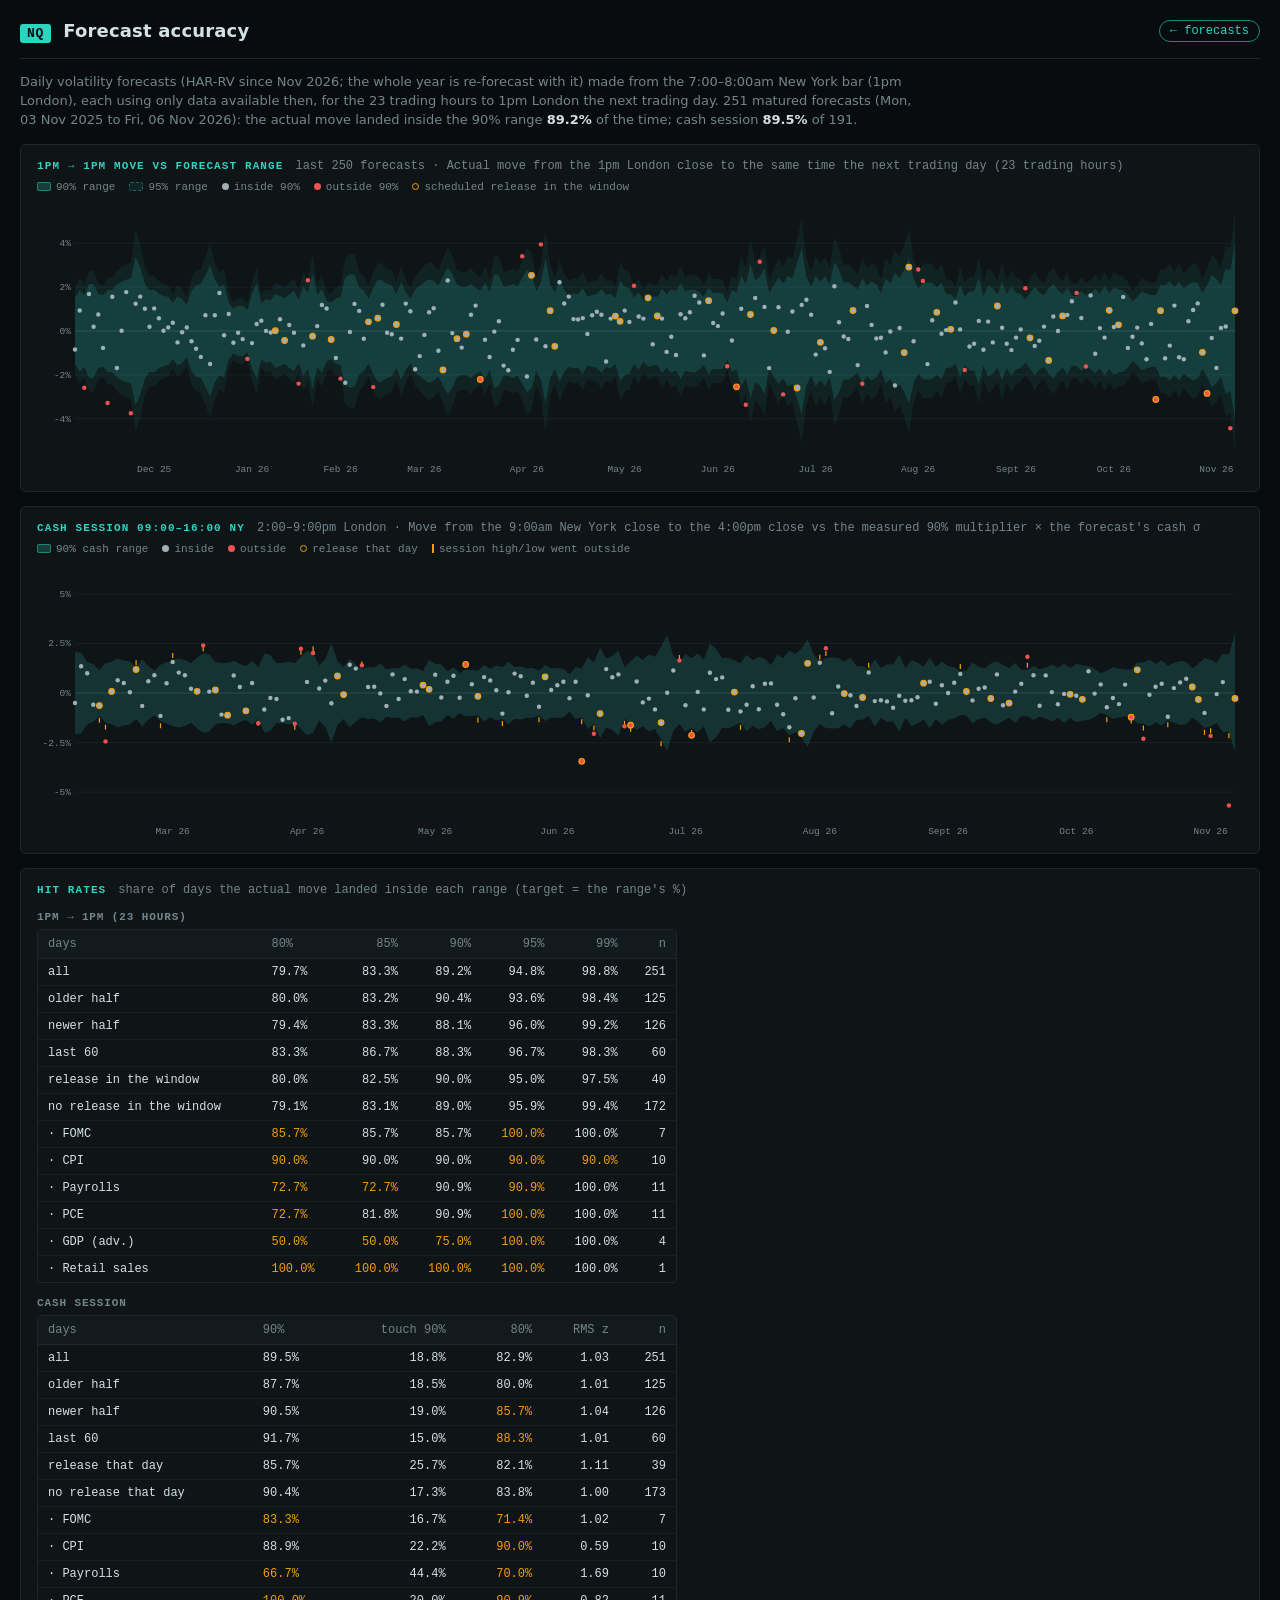
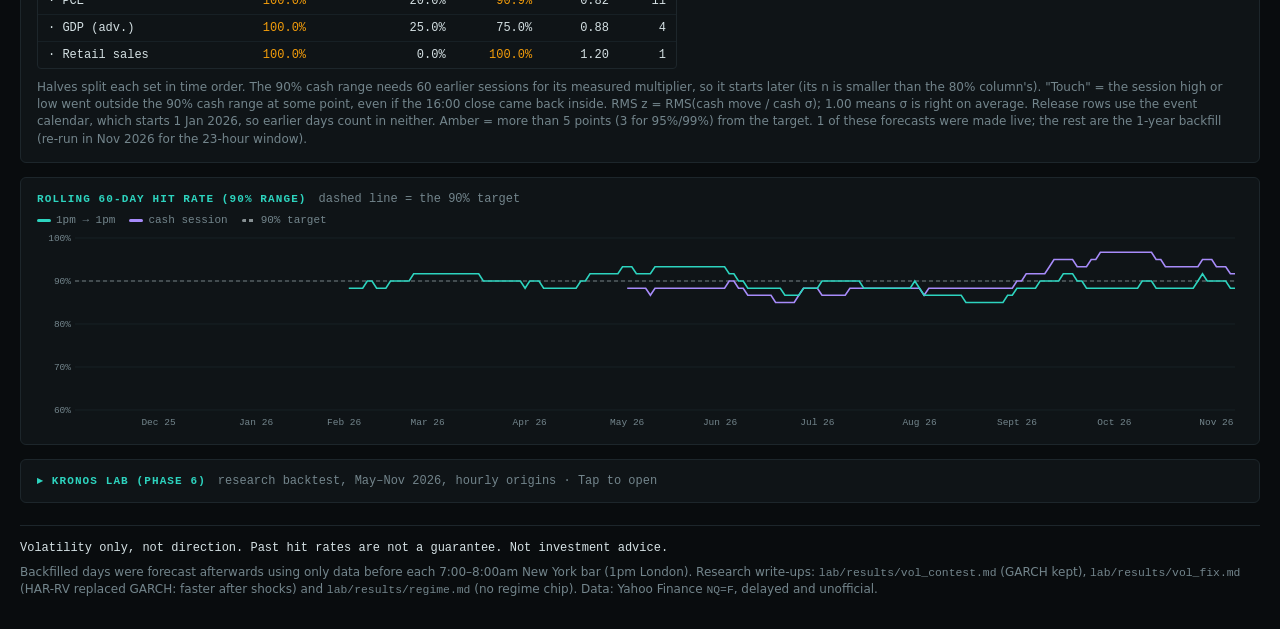
==== site/accuracy.html @ 19b26c11 "News: market wraps and movers roundups are a separate category, not listed - news_rules.yaml: new ma" ====
<!doctype html>
<html lang="en">
<head>
  <meta charset="utf-8">
  <meta name="viewport" content="width=device-width, initial-scale=1">
  <title>NQ forecast accuracy</title>
  <meta name="description" content="How often NQ's actual 1pm-to-1pm (London) and cash-session moves landed inside the daily volatility forecast ranges, plus the Kronos lab results.">
  <meta name="theme-color" content="#090c0e">
  <link rel="stylesheet" href="style.css?v=20261109g">
</head>
<body class="acc">
  <header class="top">
    <div class="brand">
      <span class="ticker">NQ</span>
      <h1>Forecast accuracy</h1>
    </div>
    <div class="top-right">
      <a class="nav-link" href="./">← forecasts</a>
    </div>
  </header>

  <p class="acc-intro" id="acc-intro">Daily volatility forecasts made from the 07:00–08:00 New York bar, each using only data available then. Loading…</p>

  <section class="band acc-card" aria-label="1pm to 1pm moves vs the forecast range">
    <div class="band-head">
      <h2>1pm → 1pm move vs forecast range</h2>
      <span class="band-sub">last 250 forecasts · Actual move from the 1pm London close to the same time the next trading day (23 trading hours)</span>
    </div>
    <div class="acc-legend"><span><i class="sw sw-band"></i>90% range</span><span><i class="sw sw-outer"></i>95% range</span><span><i class="dot"></i>inside 90%</span><span><i class="dot out"></i>outside 90%</span><span><i class="dot ev"></i>scheduled release in the window</span></div>
    <div class="acc-chart" id="chart-24h"></div>
  </section>

  <section class="band acc-card" aria-label="Cash-session moves vs the forecast range">
    <div class="band-head">
      <h2>Cash session 09:00–16:00 NY</h2>
      <span class="band-sub">2:00–9:00pm London · Move from the 9:00am New York close to the 4:00pm close vs the measured 90% multiplier × the forecast's cash σ</span>
    </div>
    <div class="acc-legend"><span><i class="sw sw-band"></i>90% cash range</span><span><i class="dot"></i>inside</span><span><i class="dot out"></i>outside</span><span><i class="dot ev"></i>release that day</span><span><i class="tick"></i>session high/low went outside</span></div>
    <div class="acc-chart" id="chart-cash"></div>
  </section>

  <section class="band acc-card" aria-label="Hit rates">
    <div class="band-head">
      <h2>Hit rates</h2>
      <span class="band-sub">share of days the actual move landed inside each range (target = the range's %)</span>
    </div>
    <h3 class="acc-h3">1pm → 1pm (23 hours)</h3>
    <div class="acc-table-wrap"><table class="band-table acc-table" id="table-24h"></table></div>
    <h3 class="acc-h3">Cash session</h3>
    <div class="acc-table-wrap"><table class="band-table acc-table" id="table-cash"></table></div>
    <p class="band-note" id="table-note"></p>
  </section>

  <section class="band acc-card" aria-label="Rolling hit rate">
    <div class="band-head">
      <h2>Rolling 60-day hit rate (90% range)</h2>
      <span class="band-sub">dashed line = the 90% target</span>
    </div>
    <div class="acc-legend"><span><i class="sw sw-sig"></i>1pm → 1pm</span><span><i class="sw sw-cash"></i>cash session</span><span><i class="sw sw-target"></i>90% target</span></div>
    <div class="acc-chart acc-chart-roll" id="chart-roll"></div>
  </section>

  <details class="band acc-card acc-lab">
    <summary><h2>Kronos lab (Phase 6)</h2> <span class="band-sub">research backtest, May–Nov 2026, hourly origins · Tap to open</span></summary>
    <p class="acc-p">The lab compared four +24h band sources on 825 hourly forecasts (every 3rd bar, May–Nov 2026; the multiplier for "Kronos widened" was fitted on the first two-thirds). Share of actual closes inside P10–P90, target ≈ 80%:</p>
    <div class="acc-table-wrap"><table class="band-table acc-table">
      <thead><tr><th>band source</th><th>all +24h</th><th>in-sample</th><th>out-of-sample</th><th>avg +24h width</th></tr></thead>
      <tbody>
        <tr><td>Kronos</td><td class="out">46%</td><td class="out">49%</td><td class="out">40%</td><td>675 pts</td></tr>
        <tr><td>Kronos widened (×2.16)</td><td>77%</td><td>80%</td><td>70%</td><td>1,458 pts</td></tr>
        <tr><td>GARCH</td><td class="in">84%</td><td class="in">84%</td><td class="in">84%</td><td>998 pts</td></tr>
        <tr><td>Naive (20-day realised vol)</td><td>83%</td><td>86%</td><td>76%</td><td>979 pts</td></tr>
      </tbody>
    </table></div>
    <div class="acc-table-wrap"><table class="band-table acc-table">
      <thead><tr><th>band source</th><th>+1h</th><th>+6h</th><th>+24h</th></tr></thead>
      <tbody>
        <tr><td>Kronos</td><td>51%</td><td>50%</td><td>46%</td></tr>
        <tr><td>Kronos widened</td><td>79%</td><td>81%</td><td>77%</td></tr>
        <tr><td>GARCH</td><td>80%</td><td>80%</td><td>84%</td></tr>
        <tr><td>Naive</td><td>84%</td><td>83%</td><td>83%</td></tr>
      </tbody>
    </table></div>
    <p class="acc-p">Verdict: raw Kronos's band was far too narrow; GARCH was closest to 80% out of sample. That's why the daily page used a calibrated GARCH (HAR-RV since Nov 2026) and keeps Kronos as an experimental toggle. Equity curves for the three test rules (MNQ, after costs; research only, not investment advice):</p>
    <figure><img src="lab/equity_1_vol_sized_trend.png" alt="Equity curves, strategy 1: vol-sized trend" loading="lazy"><figcaption>1 · Vol-sized trend (MA 20/100, always in the market)</figcaption></figure>
    <figure><img src="lab/equity_2_stops_targets.png" alt="Equity curves, strategy 2: distribution stops and targets" loading="lazy"><figcaption>2 · Distribution stops and targets</figcaption></figure>
    <figure><img src="lab/equity_3_band_break.png" alt="Equity curves, strategy 3: band break, fade vs follow" loading="lazy"><figcaption>3 · Band break: fade vs follow</figcaption></figure>
    <p class="acc-p" id="kronos-live"></p>
    <p class="acc-p">Caveats from the lab: one ~6-month period, 30 Kronos paths per forecast, estimated roll gaps before Sep 2026, delayed unofficial Yahoo data, and no correction for trying several rules.</p>
  </details>

  <footer>
    <p class="disclaimer">Volatility only, not direction. Past hit rates are not a guarantee. Not investment advice.</p>
    <p>Backfilled days were forecast afterwards using only data before each 7:00–8:00am New York bar (1pm London). Research write-ups: <code>lab/results/vol_contest.md</code> (GARCH kept), <code>lab/results/vol_fix.md</code> (HAR-RV replaced GARCH: faster after shocks) and <code>lab/results/regime.md</code> (no regime chip). Data: Yahoo Finance <code>NQ=F</code>, delayed and unofficial.</p>
  </footer>

  <script src="accuracy.js?v=20261109g"></script>
</body>
</html>
---- site/style.css ----
:root {
  --bg: #090c0e;
  --panel: #0f1417;
  --panel-2: #131a1e;
  --line: #1d262b;
  --grid: #172025;
  --text: #d5e1e4;
  --muted: #73858c;
  --teal: #2dd4bf;
  --teal-dim: #138a7c;
  --up: #22c55e;
  --down: #f05252;
  --gold: #f2c14e;
  --warn: #f59e0b;
  --mono: ui-monospace, "SF Mono", SFMono-Regular, Menlo, Consolas, "Liberation Mono", monospace;
  --sans: system-ui, -apple-system, "Segoe UI", Roboto, sans-serif;
  color-scheme: dark;
}

* { box-sizing: border-box; }
html, body { margin: 0; background: var(--bg); color: var(--text); }
body { font: 14px/1.45 var(--sans); padding: 0 20px 24px; max-width: 1400px; margin: 0 auto; }
a { color: var(--teal); text-decoration: none; }
a:hover { text-decoration: underline; }
code { font-family: var(--mono); font-size: 0.95em; }

/* header */
.top { display: flex; align-items: center; justify-content: space-between; gap: 12px; padding: 18px 0 14px; border-bottom: 1px solid var(--line); }
.brand { display: flex; align-items: baseline; gap: 12px; min-width: 0; }
.ticker { font: 700 13px var(--mono); color: var(--bg); background: var(--teal); padding: 2px 7px; border-radius: 3px; letter-spacing: 0.06em; }
h1 { margin: 0; font-size: 18px; font-weight: 600; letter-spacing: 0.01em; white-space: nowrap; overflow: hidden; text-overflow: ellipsis; }
.top-right { display: flex; align-items: center; gap: 14px; font-family: var(--mono); }
.last-close { font-size: 16px; font-variant-numeric: tabular-nums; }
.lbl { color: var(--muted); font-size: 11px; letter-spacing: 0.08em; }
/* band check */
.band { margin-top: 16px; background: var(--panel); border: 1px solid var(--line); border-radius: 6px; padding: 14px 16px; }
.band-head { display: flex; align-items: baseline; flex-wrap: wrap; gap: 4px 12px; }
.band h2 { font: 600 11px var(--mono); color: var(--teal); letter-spacing: 0.1em; text-transform: uppercase; margin: 0; }
.band-sub { font: 12px var(--mono); color: var(--muted); }
.band-stats { display: grid; grid-template-columns: repeat(3, minmax(0, 1fr)); gap: 12px; margin: 12px 0 6px; }
.band-stats .k { font: 11px var(--mono); color: var(--muted); text-transform: uppercase; letter-spacing: 0.06em; }
.band-stats .v { font: 600 22px/1.3 var(--mono); font-variant-numeric: tabular-nums; }
.band-stats .sub { font: 12px var(--mono); color: var(--muted); }
.band-stats .v.good { color: var(--teal); }
.band-stats .v.warn { color: var(--warn); }
.band-stats.cmp { grid-template-columns: repeat(2, minmax(0, 1fr)); }
.band-head2 { margin-top: 16px; padding-top: 12px; border-top: 1px solid var(--line); }
.collecting { font: 600 16px var(--mono); color: var(--warn); grid-column: 1 / -1; }
.band-hz { font: 12px var(--mono); color: var(--muted); margin: 4px 0 10px; }
.band-hz b { color: var(--text); font-weight: 500; }
.band-table-wrap { overflow-x: auto; border: 1px solid var(--line); border-radius: 4px; }
.band-table { width: 100%; border-collapse: collapse; font: 12px var(--mono); font-variant-numeric: tabular-nums; white-space: nowrap; }
.band-table th { text-align: right; color: var(--muted); font-weight: 400; padding: 7px 10px; border-bottom: 1px solid var(--line); background: var(--panel-2); }
.band-table td { text-align: right; padding: 6px 10px; border-bottom: 1px solid var(--grid); }
.band-table th:first-child, .band-table td:first-child, .band-table th:nth-child(2), .band-table td:nth-child(2) { text-align: left; }
.band-table tr:last-child td { border-bottom: 0; }
.band-table .in { color: var(--up); }
.band-table .out { color: var(--down); }
.bf { font-size: 10px; color: var(--muted); border: 1px solid var(--line); border-radius: 3px; padding: 0 4px; margin-left: 6px; }
.band-note { font-size: 12px; color: var(--muted); margin: 10px 0 0; }

.sw { display: inline-block; width: 14px; height: 3px; border-radius: 2px; }
.sw-band { height: 9px; background: rgba(45, 212, 191, 0.22); border: 1px solid rgba(45, 212, 191, 0.45); }
.sw-outer { height: 9px; background: rgba(45, 212, 191, 0.08); border: 1px dashed rgba(45, 212, 191, 0.4); }
.sw-sig { background: var(--teal); }

/* header link */
.nav-link { font: 12px var(--mono); color: var(--teal); border: 1px solid var(--teal-dim); border-radius: 999px; padding: 3px 10px; white-space: nowrap; }
.nav-link:hover { text-decoration: none; background: var(--panel-2); }

/* accuracy page */
.acc-intro { font-size: 13px; color: var(--muted); margin: 14px 0 0; max-width: 900px; }
.acc-intro b { color: var(--text); }
.acc-card { margin-top: 14px; min-width: 0; }
.acc-legend { display: flex; flex-wrap: wrap; gap: 4px 14px; font: 11px var(--mono); color: var(--muted); margin: 8px 0 4px; }
.acc-legend span { display: inline-flex; align-items: center; gap: 5px; }
.acc-legend .dot { display: inline-block; width: 7px; height: 7px; border-radius: 50%; background: #9fb0b6; }
.acc-legend .dot.out { background: var(--down); }
.acc-legend .dot.ev { background: transparent; border: 1.5px solid var(--warn); }
.acc-legend .tick { display: inline-block; width: 2px; height: 9px; background: var(--warn); }
.sw-cash { background: #a78bfa; }
.sw-target { background: repeating-linear-gradient(90deg, rgba(213,225,228,0.6) 0 4px, transparent 4px 7px); }
.acc-chart { width: 100%; min-width: 0; overflow: hidden; }
.acc-chart svg { display: block; max-width: 100%; height: auto; }
.acc-chart .empty { font: 12px var(--mono); color: var(--muted); }
.acc-h3 { font: 600 11px var(--mono); color: var(--muted); letter-spacing: 0.08em; text-transform: uppercase; margin: 14px 0 6px; }
.acc-table-wrap { border: 1px solid var(--line); border-radius: 4px; overflow-x: auto; max-width: 640px; margin-bottom: 8px; }
.acc-table td.warn { color: var(--warn); }
.acc-table td.in { color: var(--up); }
.acc-table td.out { color: var(--down); }
.acc-p { font-size: 12.5px; color: var(--muted); margin: 10px 0; max-width: 900px; }
.acc-lab summary { cursor: pointer; list-style: none; display: flex; align-items: baseline; flex-wrap: wrap; gap: 4px 12px; }
.acc-lab summary::-webkit-details-marker { display: none; }
.acc-lab summary h2::before { content: "▸ "; }
.acc-lab[open] summary h2::before { content: "▾ "; }
.acc-lab figure { margin: 12px 0; }
.acc-lab img { display: block; max-width: min(100%, 860px); height: auto; border: 1px solid var(--line); border-radius: 4px; background: #fff; }
.acc-lab figcaption { font: 11.5px var(--mono); color: var(--muted); margin-top: 4px; }

footer { margin-top: 22px; padding-top: 14px; border-top: 1px solid var(--line); color: var(--muted); font-size: 12px; }
footer p { margin: 0 0 6px; }
.disclaimer { color: var(--text); font-family: var(--mono); font-size: 12px; }

/* phone (accuracy page) */
@media (max-width: 700px) {
  body { padding: 0 12px 20px; }
  .top { flex-wrap: wrap; padding: 14px 0 10px; }
  .top-right { flex-wrap: wrap; width: 100%; justify-content: space-between; gap: 8px 12px; }
  h1 { font-size: 16px; }
  .band { padding: 12px; margin-top: 12px; }
  .band-stats { grid-template-columns: 1fr; gap: 8px; }
  .band-stats .v { font-size: 18px; }
  .acc-table { font-size: 11px; white-space: normal; }
  .acc-table th, .acc-table td { padding: 5px 6px; }
}

/* ===== main page (body.nq): the redesign, design/Main.dc.html ===== */
body.nq { background: #0A0E11; color: #E8EEF1; font: 14px/1.4 Inter, system-ui, -apple-system, "Segoe UI", sans-serif;
  max-width: none; padding: 28px clamp(16px, 4vw, 48px) 40px; margin: 0; }
.nq a { color: #5EE0C6; text-decoration: none; }
.nq a:hover { color: #9AF0DE; text-decoration: none; }
.nq-mono, .nq-big, .nq-pct, .nq-range, .nq-badge, .nq-price { font-family: "JetBrains Mono", ui-monospace, Menlo, monospace; }
.nq-wrap { max-width: 1120px; margin: 0 auto; display: flex; flex-direction: column; gap: 20px; }
.nq [hidden] { display: none !important; }

.nq-head { display: flex; flex-wrap: wrap; align-items: center; justify-content: space-between; gap: 12px; }
.nq-brand { display: flex; align-items: center; gap: 12px; min-width: 0; }
.nq-badge { background: #34D3B6; color: #06221C; font-weight: 600; font-size: 14px; padding: 4px 8px; border-radius: 6px; line-height: 1.2; }
.nq-title { display: flex; flex-direction: column; min-width: 0; }
.nq-when { font-size: 16px; font-weight: 600; }
.nq-price { color: #F2B84B; font-weight: 400; }
.nq-sub { font-size: 13px; color: #93A1A9; }
.nq-link { font-size: 14px; font-weight: 500; padding: 12px 4px; }
.nq-banner { margin: 0; padding: 10px 14px; border: 1px solid #7a4f0b; background: #1d1407; color: #f8c76b; font-size: 13px; border-radius: 10px; }

.nq-card { background: #11171B; border: 1px solid #1E272D; border-radius: 16px; }
.nq-top { padding: clamp(20px, 3vw, 32px); display: flex; flex-wrap: wrap; gap: 28px 36px; align-items: flex-start; }
.nq-fc { flex: 1 1 480px; display: flex; flex-direction: column; gap: 14px; min-width: 0; container-type: inline-size; }
/* the two forecast blocks share one row above the phone layout: they shrink, their date lines wrap */
.nq-blocks { display: flex; flex-wrap: nowrap; gap: 20px 32px; }
.nq-block { flex: 0 1 auto; display: flex; flex-direction: column; gap: 8px; min-width: 0; }
.nq-bl { font-size: 15px; color: #93A1A9; }
.nq-bl b { font-weight: 600; color: #E8EEF1; }
.nq-bl .nq-span { white-space: nowrap; }        /* a time range never breaks in the middle */
.nq-bigrow { display: flex; align-items: baseline; gap: 12px; flex-wrap: wrap; }
.nq-big { font-size: clamp(36px, 5vw, 48px); font-weight: 600; letter-spacing: -0.02em; line-height: 1; white-space: nowrap; }
/* scale the big numbers with the left column so both blocks fit ("±1,093 pts ±4.03%" + "±811 pts ±2.99%" ≈ 10.8 em + 214px) */
.nq-fc .nq-big { font-size: clamp(26px, calc((100cqi - 214px) / 10.8), 48px); }
/* when the column is too narrow for both blocks at full size, the date lines wrap to the numbers' width */
@container (max-width: 715px) { .nq-bl { contain: inline-size; } }
.nq-pct { font-size: 22px; font-weight: 500; color: #93A1A9; }
.nq-range { font-size: clamp(18px, 2.4vw, 22px); font-weight: 600; color: #C9D4D9; }
.nq-note { font-size: 13px; color: #93A1A9; }

.nq-side { flex: 1 1 220px; max-width: 284px; display: flex; flex-direction: column; gap: 2px; border-left: 1px solid #1E272D; padding-left: 20px; min-width: 0; }
.nq-h { display: block; font-size: 12px; font-weight: 600; color: #93A1A9; text-transform: uppercase; letter-spacing: 0.06em; padding-bottom: 4px; }
.nq-h2 { padding: 12px 0 4px; }
.nq-cal { display: grid; grid-template-columns: 84px 52px 1fr auto; gap: 8px; padding: 4px 0; font-size: 13px; align-items: center; }
.nq-cal .d { color: #93A1A9; white-space: nowrap; }
.nq-cal .t { font-family: "JetBrains Mono", monospace; font-size: 12px; color: #C9D4D9; }
.nq-cal .n { color: #E8EEF1; font-weight: 500; min-width: 0; }
.nq-cal.today .d { color: #F2B84B; font-weight: 600; }
.nq-cal.today .n { color: #F2B84B; }
.nq-tsy { display: grid; grid-template-columns: 34px minmax(60px, 1fr) auto auto; align-items: center; gap: 10px; padding: 3px 0; font-size: 13px; }
.nq-tsy .l { font-weight: 600; }
.nq-tsy svg { display: block; width: 100%; height: 20px; }
.nq-tsy .m { font-family: "JetBrains Mono", monospace; font-weight: 600; color: #5EE0C6; }
.nq-tsy .m.neg { color: #F07A84; }
.nq-tsy .y { font-size: 11px; color: #93A1A9; text-align: right; }
.nq-fed .y { font-family: "JetBrains Mono", monospace; min-width: 48px; }
.nq a.nq-h-link { color: #93A1A9; }
.nq-h-win { display: block; font-size: 11px; font-weight: 500; color: #93A1A9; text-transform: uppercase; letter-spacing: 0.06em; margin: -2px 0 4px; }
.nq-win-top { margin: 0; padding: 12px 0 2px; }      /* shared Treasuries + Fed window label */
.nq a.nq-h-link:hover { color: #C9D4D9; text-decoration: underline; }

.nq-news { display: flex; flex-direction: column; gap: 4px; min-width: 0; }
.nq-news-head { display: flex; align-items: center; justify-content: space-between; gap: 8px; padding: 0 0 4px; }
.nq-h-news { font-size: 13px; padding: 0; }
#news-rows { overflow-y: auto; overscroll-behavior: contain; -webkit-overflow-scrolling: touch; scrollbar-width: thin;
  scrollbar-color: #2A353C transparent; border-top: 1px solid #1E272D; border-bottom: 1px solid #1E272D; }
#news-rows::-webkit-scrollbar { width: 6px; }
#news-rows::-webkit-scrollbar-thumb { background: #2A353C; border-radius: 3px; }
.nq-item { display: grid; grid-template-columns: minmax(0, 1fr) auto; align-items: start; gap: 0 14px; padding: 9px 6px 9px 0; border-top: 1px solid #1E272D; }
.nq-item:first-child { border-top: 0; }
.nq-item-main { display: flex; flex-direction: column; gap: 7px; min-width: 0; }
.nq-item > svg { margin-top: 3px; }
.nq-item .meta { display: flex; justify-content: space-between; gap: 8px; font-size: 12px; }
.nq-item .src { color: #5EE0C6; font-weight: 600; }
.nq-item .tm { color: #93A1A9; font-family: "JetBrains Mono", monospace; }
.nq .nq-item a.hl { font-size: 14px; line-height: 1.35; color: #E8EEF1; overflow-wrap: anywhere; }
.nq .nq-item a.hl:hover { color: #9AF0DE; }

.nq-chart-card { padding: 20px clamp(12px, 2.5vw, 28px) 16px; display: flex; flex-direction: column; gap: 12px; min-width: 0; }
.nq-chart-head { display: flex; flex-wrap: wrap; align-items: center; justify-content: space-between; gap: 10px 20px; }
.nq-chart-title { font-size: 15px; font-weight: 600; }
.nq-controls { flex: 1 1 100%; display: flex; flex-wrap: wrap; align-items: center; gap: 8px 18px; font-size: 13px; color: #93A1A9; }
.nq-legend { display: flex; align-items: center; gap: 6px; }
.nq-lp { width: 14px; height: 2px; background: #F2B84B; }
.nq-check { display: flex; align-items: center; gap: 8px; cursor: pointer; padding: 10px 0; color: #C9D4D9; user-select: none; }
.nq-check input { width: 16px; height: 16px; margin: 0; accent-color: #34D3B6; cursor: pointer; }
.nq-check input.ac-purple { accent-color: #B79CFF; }
.nq-check.off { color: #5B6A72; cursor: not-allowed; }
.nq-check.off input { cursor: not-allowed; }
.nq-pis, .nq-pi-btns { display: flex; align-items: center; gap: 6px; flex-wrap: wrap; }
.nq-pis button { min-width: 52px; min-height: 44px; padding: 0 10px; border-radius: 10px; font: 600 14px "JetBrains Mono", monospace; cursor: pointer;
  background: #0E1418; color: #C9D4D9; border: 1px solid #2A353C; }
.nq-pis button[aria-pressed="true"] { background: #34D3B6; color: #06221C; border-color: #34D3B6; }
.nq-pis button:focus-visible, .nq-check input:focus-visible { outline: 2px solid #9AF0DE; outline-offset: 2px; }
.nq-chart svg { display: block; width: 100%; height: auto; }
.nq-chart text { font-variant-numeric: tabular-nums; }
.nq-axis-note { font-size: 12px; color: #93A1A9; }

.nq-foot { display: flex; flex-direction: column; gap: 14px; padding: 4px 4px 0; margin: 0; border: 0; color: inherit; font-size: inherit; }
.nq-foot-row { display: flex; flex-wrap: wrap; align-items: center; justify-content: space-between; gap: 6px 16px; font-size: 14px; }
.nq-foot-row b { font-weight: 600; }
.nq-foot-row .nq-mono { font-size: 13px; color: #C9D4D9; }
.nq-foot-row .nq-link { padding: 10px 0; }
.nq-details { border-top: 1px solid #1E272D; padding-top: 12px; font-size: 13px; color: #93A1A9; }
.nq-details summary { cursor: pointer; font-size: 14px; color: #C9D4D9; padding: 8px 0; }
.nq-details dl { margin: 8px 0 0; display: grid; grid-template-columns: minmax(120px, auto) 1fr; gap: 8px 20px; }
.nq-details dt { font: inherit; color: #93A1A9; }
.nq-details dd { margin: 0; font: inherit; color: #C9D4D9; overflow-wrap: anywhere; }
.nq-details dd.disc { color: #E8EEF1; font-weight: 600; }

@media (max-width: 700px) {
  body.nq { padding: 20px 16px 32px; }
  .nq-wrap { gap: 16px; }
  .nq-blocks { flex-direction: column; gap: 20px; }
  #b-cash-when { display: block; }               /* phones: the cash times get their own line */
  #b-cash .nq-comma { display: none; }
  .nq-fc .nq-big { font-size: 36px; }
  .nq-fc { flex: 1 1 100%; }
  .nq-side { flex: 1 1 100%; max-width: none; border-left: 0; padding-left: 0; border-top: 1px solid #1E272D; padding-top: 16px; }
  .nq-pis, .nq-pi-btns { gap: 5px; flex-wrap: nowrap; }
  .nq-pis button { min-width: 44px; padding: 0 6px; font-size: 13px; }
  .nq-controls { gap: 4px 16px; }
  .nq-details dl { grid-template-columns: 1fr; gap: 2px 0; }
  .nq-details dd { margin-bottom: 8px; }
}
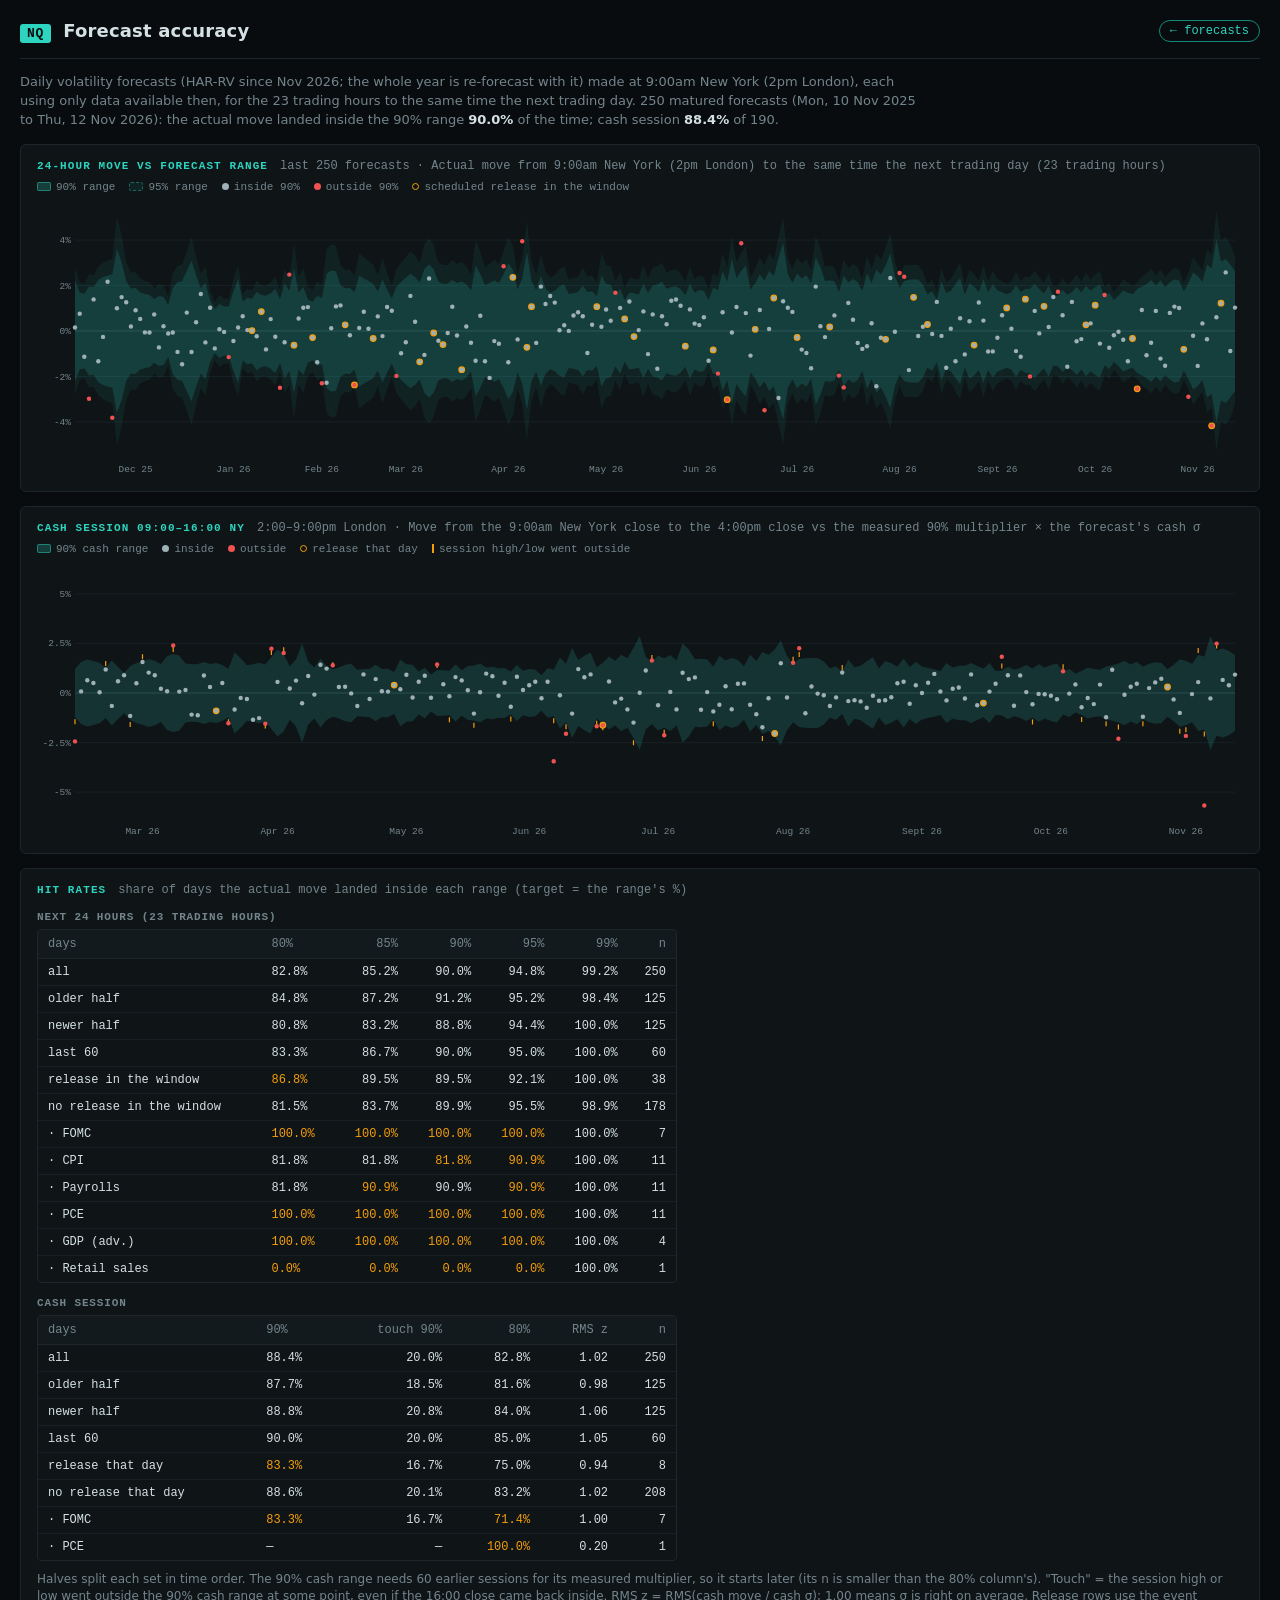
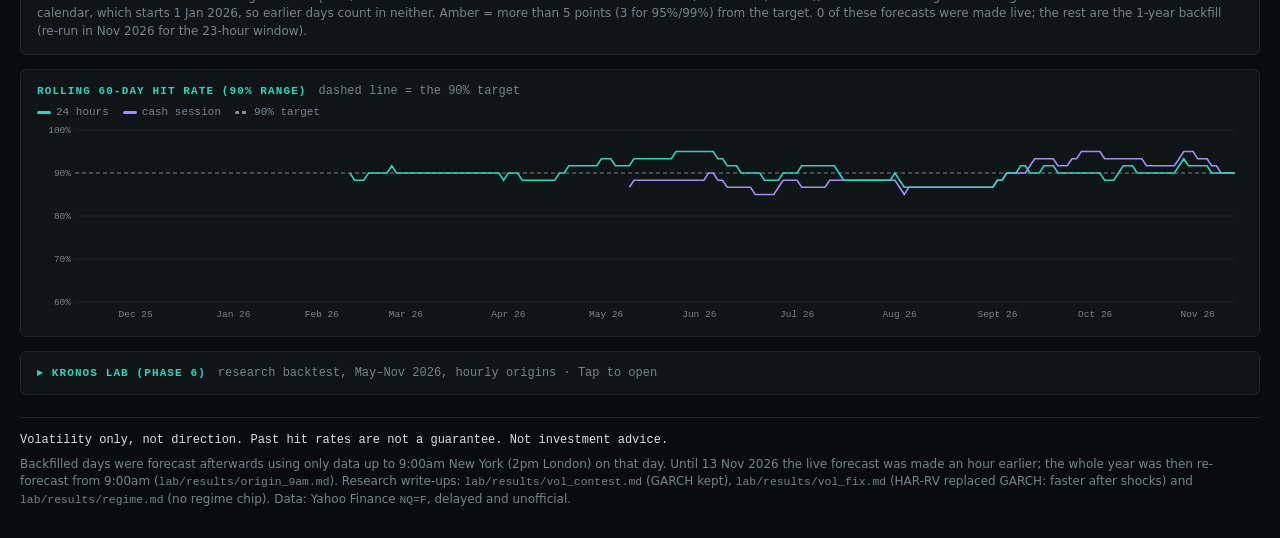
==== commit 9776835f: "Move the daily origin to 9:00am New York (Gate B passed) Backtest on the same 316 days (lab/origin_9" ====
--- a/site/accuracy.html
+++ b/site/accuracy.html
@@ -4,9 +4,9 @@
   <meta charset="utf-8">
   <meta name="viewport" content="width=device-width, initial-scale=1">
   <title>NQ forecast accuracy</title>
-  <meta name="description" content="How often NQ's actual 1pm-to-1pm (London) and cash-session moves landed inside the daily volatility forecast ranges, plus the Kronos lab results.">
+  <meta name="description" content="How often NQ's actual 24-hour (9am to 9am New York) and cash-session moves landed inside the daily volatility forecast ranges, plus the Kronos lab results.">
   <meta name="theme-color" content="#090c0e">
-  <link rel="stylesheet" href="style.css?v=20261109g">
+  <link rel="stylesheet" href="style.css?v=20261115a">
 </head>
 <body class="acc">
   <header class="top">
@@ -19,12 +19,12 @@
     </div>
   </header>
 
-  <p class="acc-intro" id="acc-intro">Daily volatility forecasts made from the 07:00–08:00 New York bar, each using only data available then. Loading…</p>
+  <p class="acc-intro" id="acc-intro">Daily volatility forecasts made at 9:00am New York, each using only data available then. Loading…</p>
 
-  <section class="band acc-card" aria-label="1pm to 1pm moves vs the forecast range">
+  <section class="band acc-card" aria-label="24-hour moves vs the forecast range">
     <div class="band-head">
-      <h2>1pm → 1pm move vs forecast range</h2>
-      <span class="band-sub">last 250 forecasts · Actual move from the 1pm London close to the same time the next trading day (23 trading hours)</span>
+      <h2>24-hour move vs forecast range</h2>
+      <span class="band-sub">last 250 forecasts · Actual move from 9:00am New York (2pm London) to the same time the next trading day (23 trading hours)</span>
     </div>
     <div class="acc-legend"><span><i class="sw sw-band"></i>90% range</span><span><i class="sw sw-outer"></i>95% range</span><span><i class="dot"></i>inside 90%</span><span><i class="dot out"></i>outside 90%</span><span><i class="dot ev"></i>scheduled release in the window</span></div>
     <div class="acc-chart" id="chart-24h"></div>
@@ -44,7 +44,7 @@
       <h2>Hit rates</h2>
       <span class="band-sub">share of days the actual move landed inside each range (target = the range's %)</span>
     </div>
-    <h3 class="acc-h3">1pm → 1pm (23 hours)</h3>
+    <h3 class="acc-h3">Next 24 hours (23 trading hours)</h3>
     <div class="acc-table-wrap"><table class="band-table acc-table" id="table-24h"></table></div>
     <h3 class="acc-h3">Cash session</h3>
     <div class="acc-table-wrap"><table class="band-table acc-table" id="table-cash"></table></div>
@@ -56,7 +56,7 @@
       <h2>Rolling 60-day hit rate (90% range)</h2>
       <span class="band-sub">dashed line = the 90% target</span>
     </div>
-    <div class="acc-legend"><span><i class="sw sw-sig"></i>1pm → 1pm</span><span><i class="sw sw-cash"></i>cash session</span><span><i class="sw sw-target"></i>90% target</span></div>
+    <div class="acc-legend"><span><i class="sw sw-sig"></i>24 hours</span><span><i class="sw sw-cash"></i>cash session</span><span><i class="sw sw-target"></i>90% target</span></div>
     <div class="acc-chart acc-chart-roll" id="chart-roll"></div>
   </section>
 
@@ -91,9 +91,9 @@
 
   <footer>
     <p class="disclaimer">Volatility only, not direction. Past hit rates are not a guarantee. Not investment advice.</p>
-    <p>Backfilled days were forecast afterwards using only data before each 7:00–8:00am New York bar (1pm London). Research write-ups: <code>lab/results/vol_contest.md</code> (GARCH kept), <code>lab/results/vol_fix.md</code> (HAR-RV replaced GARCH: faster after shocks) and <code>lab/results/regime.md</code> (no regime chip). Data: Yahoo Finance <code>NQ=F</code>, delayed and unofficial.</p>
+    <p>Backfilled days were forecast afterwards using only data up to 9:00am New York (2pm London) on that day. Until 13 Nov 2026 the live forecast was made an hour earlier; the whole year was then re-forecast from 9:00am (<code>lab/results/origin_9am.md</code>). Research write-ups: <code>lab/results/vol_contest.md</code> (GARCH kept), <code>lab/results/vol_fix.md</code> (HAR-RV replaced GARCH: faster after shocks) and <code>lab/results/regime.md</code> (no regime chip). Data: Yahoo Finance <code>NQ=F</code>, delayed and unofficial.</p>
   </footer>
 
-  <script src="accuracy.js?v=20261109g"></script>
+  <script src="accuracy.js?v=20261115a"></script>
 </body>
 </html>
--- a/site/style.css
+++ b/site/style.css
@@ -165,7 +165,8 @@
 .nq-tsy .l { font-weight: 600; }
 .nq-tsy svg { display: block; width: 100%; height: 20px; }
 .nq-tsy .m { font-family: "JetBrains Mono", monospace; font-weight: 600; color: #5EE0C6; }
-.nq-tsy .m.neg { color: #F07A84; }
+.nq-tsy .m.neg, .nq-tsy .m.up { color: #F07A84; }
+.nq-tsy .m.flat { color: #93A1A9; }
 .nq-tsy .y { font-size: 11px; color: #93A1A9; text-align: right; }
 .nq-fed .y { font-family: "JetBrains Mono", monospace; min-width: 48px; }
 .nq a.nq-h-link { color: #93A1A9; }
@@ -182,6 +183,15 @@
 #news-rows::-webkit-scrollbar-thumb { background: #2A353C; border-radius: 3px; }
 .nq-item { display: grid; grid-template-columns: minmax(0, 1fr) auto; align-items: start; gap: 0 14px; padding: 9px 6px 9px 0; border-top: 1px solid #1E272D; }
 .nq-item:first-child { border-top: 0; }
+.nq-item.brief { background: #161E23; border: 1px solid #222C33; border-radius: 10px; padding: 10px 12px; margin: 6px 0 6px; grid-template-columns: minmax(0, 1fr); }
+.nq-item.brief + .nq-item { border-top: 0; }
+.nq-tag { display: inline-block; font: 600 10px/1 Inter, system-ui, sans-serif; letter-spacing: 0.08em; text-transform: uppercase; color: #93A1A9;
+  border: 1px solid #4A5860; border-radius: 999px; padding: 3px 7px 2px; margin-right: 8px; vertical-align: 1px; }
+.nq-since { display: grid; grid-template-columns: repeat(3, minmax(0, 1fr)); gap: 8px; padding: 2px 0 2px; }
+.nq-since .c { display: flex; flex-direction: column; gap: 2px; min-width: 0; }
+.nq-since .k { font-size: 11px; color: #93A1A9; }
+.nq-since .v { font: 600 14px "JetBrains Mono", monospace; }
+.nq-since .v.down { color: #5EE0C6; } .nq-since .v.up { color: #F07A84; } .nq-since .v.flat, .nq-since .v.na { color: #93A1A9; }
 .nq-item-main { display: flex; flex-direction: column; gap: 7px; min-width: 0; }
 .nq-item > svg { margin-top: 3px; }
 .nq-item .meta { display: flex; justify-content: space-between; gap: 8px; font-size: 12px; }
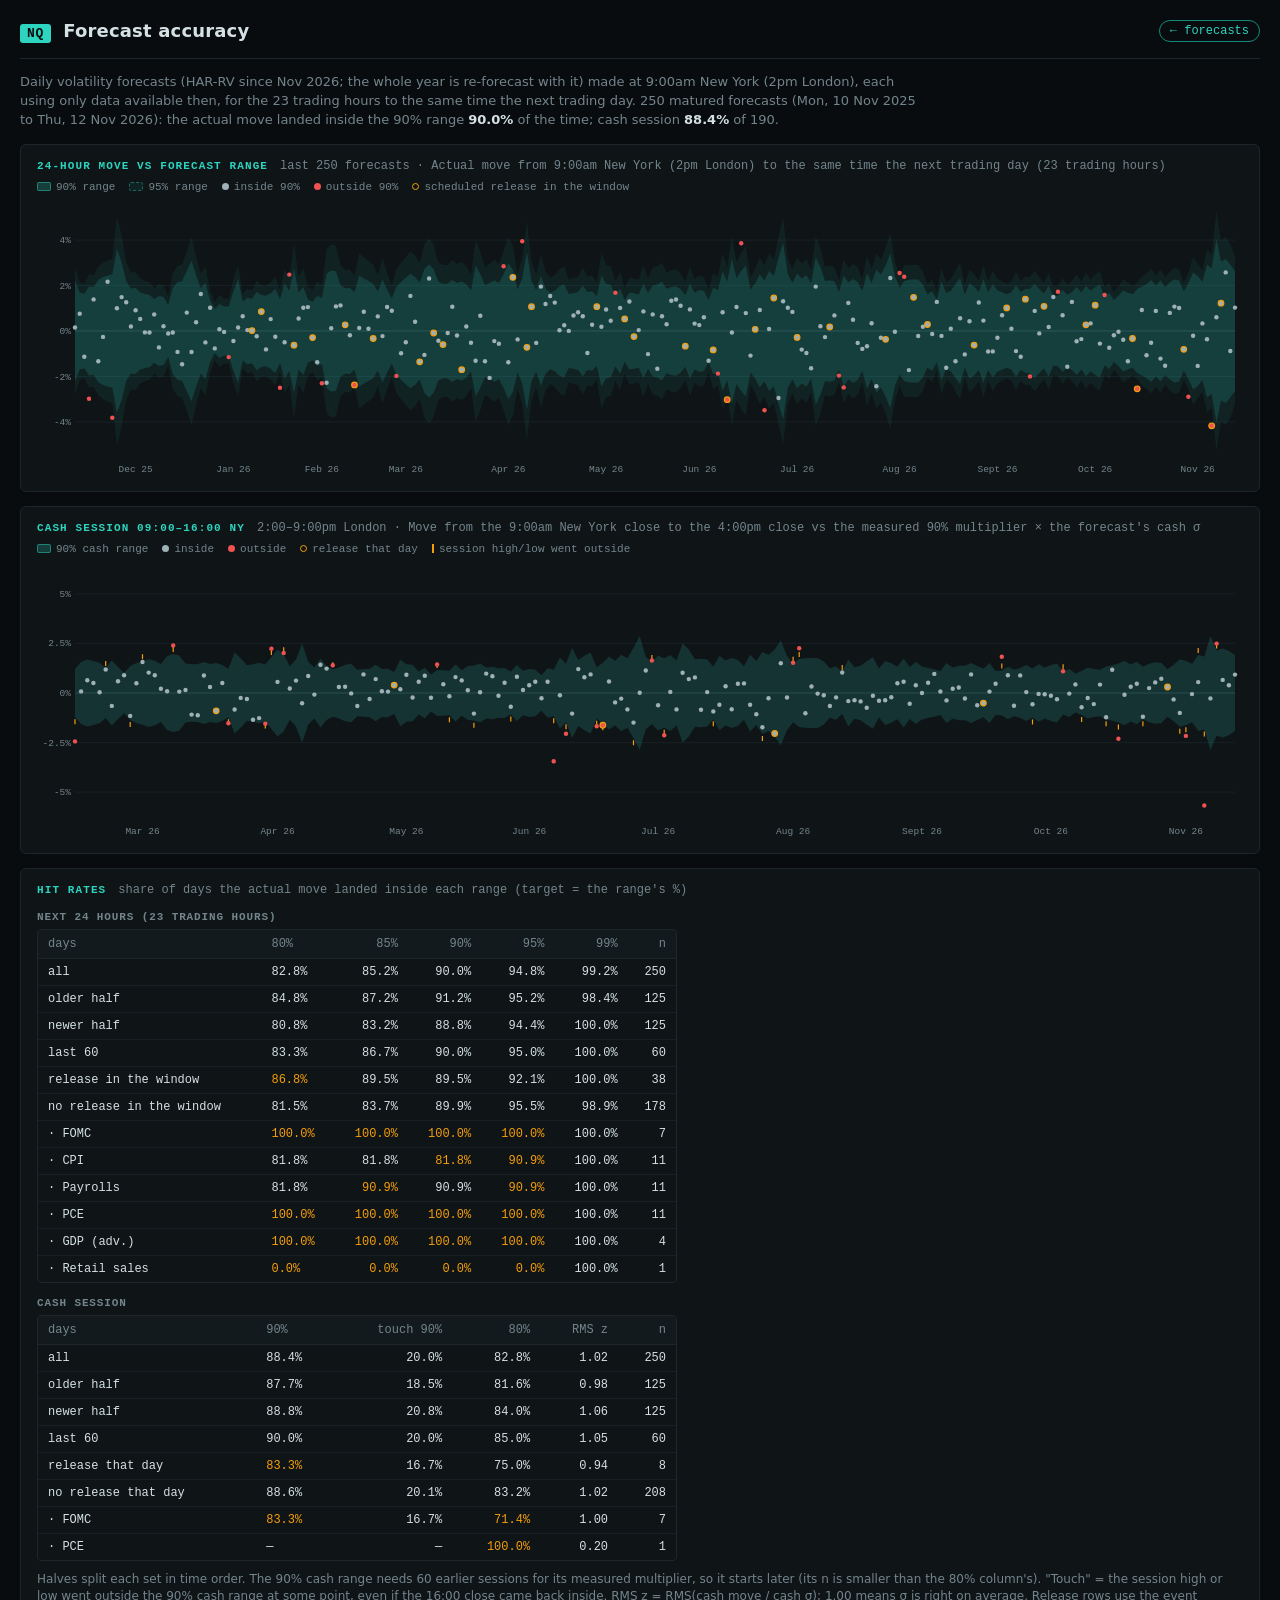
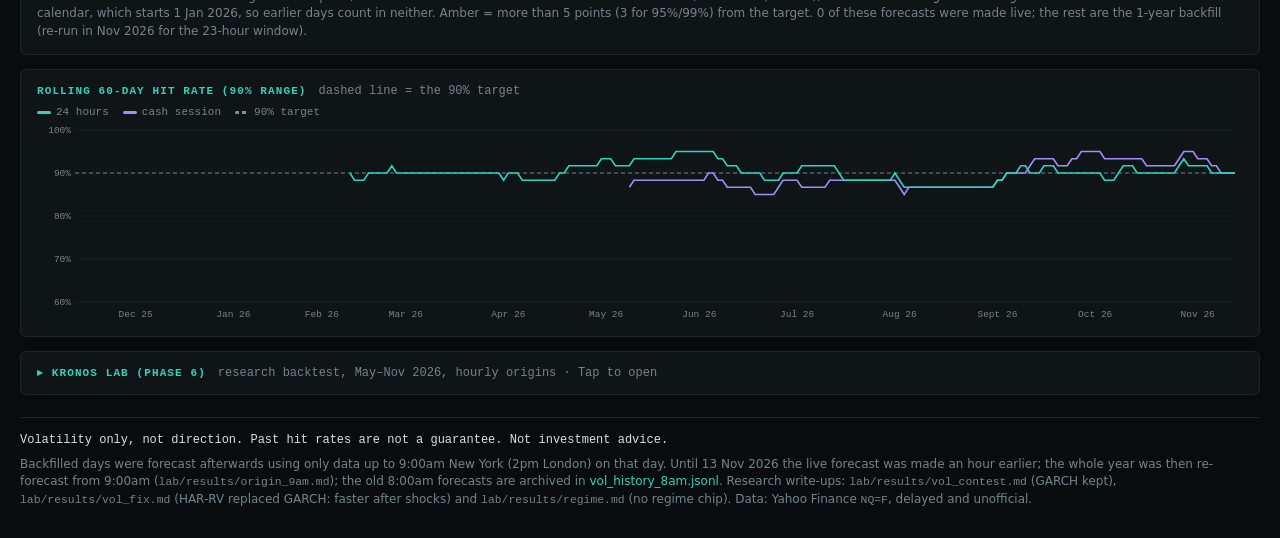
==== commit 27dbd620: "Retire Kronos and archive the 8am forecast history - garch_vol.yml: drop the kronos and deploy-krono" ====
--- a/site/accuracy.html
+++ b/site/accuracy.html
@@ -4,9 +4,9 @@
   <meta charset="utf-8">
   <meta name="viewport" content="width=device-width, initial-scale=1">
   <title>NQ forecast accuracy</title>
-  <meta name="description" content="How often NQ's actual 24-hour (9am to 9am New York) and cash-session moves landed inside the daily volatility forecast ranges, plus the Kronos lab results.">
+  <meta name="description" content="How often NQ's actual 24-hour (9am to 9am New York) and cash-session moves landed inside the daily volatility forecast ranges, plus the Kronos lab results and the archived 8am forecasts.">
   <meta name="theme-color" content="#090c0e">
-  <link rel="stylesheet" href="style.css?v=20261115a">
+  <link rel="stylesheet" href="style.css?v=20261115b">
 </head>
 <body class="acc">
   <header class="top">
@@ -81,19 +81,18 @@
         <tr><td>Naive</td><td>84%</td><td>83%</td><td>83%</td></tr>
       </tbody>
     </table></div>
-    <p class="acc-p">Verdict: raw Kronos's band was far too narrow; GARCH was closest to 80% out of sample. That's why the daily page used a calibrated GARCH (HAR-RV since Nov 2026) and keeps Kronos as an experimental toggle. Equity curves for the three test rules (MNQ, after costs; research only, not investment advice):</p>
+    <p class="acc-p">Verdict: raw Kronos's band was far too narrow; GARCH was closest to 80% out of sample. That's why the daily page used a calibrated GARCH (HAR-RV since Nov 2026) and kept Kronos only as an experimental toggle, retired on 15 Nov 2026 (code and its last forecast: <code>lab/archive/kronos/</code>). Equity curves for the three test rules (MNQ, after costs; research only, not investment advice):</p>
     <figure><img src="lab/equity_1_vol_sized_trend.png" alt="Equity curves, strategy 1: vol-sized trend" loading="lazy"><figcaption>1 · Vol-sized trend (MA 20/100, always in the market)</figcaption></figure>
     <figure><img src="lab/equity_2_stops_targets.png" alt="Equity curves, strategy 2: distribution stops and targets" loading="lazy"><figcaption>2 · Distribution stops and targets</figcaption></figure>
     <figure><img src="lab/equity_3_band_break.png" alt="Equity curves, strategy 3: band break, fade vs follow" loading="lazy"><figcaption>3 · Band break: fade vs follow</figcaption></figure>
-    <p class="acc-p" id="kronos-live"></p>
     <p class="acc-p">Caveats from the lab: one ~6-month period, 30 Kronos paths per forecast, estimated roll gaps before Sep 2026, delayed unofficial Yahoo data, and no correction for trying several rules.</p>
   </details>
 
   <footer>
     <p class="disclaimer">Volatility only, not direction. Past hit rates are not a guarantee. Not investment advice.</p>
-    <p>Backfilled days were forecast afterwards using only data up to 9:00am New York (2pm London) on that day. Until 13 Nov 2026 the live forecast was made an hour earlier; the whole year was then re-forecast from 9:00am (<code>lab/results/origin_9am.md</code>). Research write-ups: <code>lab/results/vol_contest.md</code> (GARCH kept), <code>lab/results/vol_fix.md</code> (HAR-RV replaced GARCH: faster after shocks) and <code>lab/results/regime.md</code> (no regime chip). Data: Yahoo Finance <code>NQ=F</code>, delayed and unofficial.</p>
+    <p>Backfilled days were forecast afterwards using only data up to 9:00am New York (2pm London) on that day. Until 13 Nov 2026 the live forecast was made an hour earlier; the whole year was then re-forecast from 9:00am (<code>lab/results/origin_9am.md</code>); the old 8:00am forecasts are archived in <a href="data/archive/vol_history_8am.jsonl">vol_history_8am.jsonl</a>. Research write-ups: <code>lab/results/vol_contest.md</code> (GARCH kept), <code>lab/results/vol_fix.md</code> (HAR-RV replaced GARCH: faster after shocks) and <code>lab/results/regime.md</code> (no regime chip). Data: Yahoo Finance <code>NQ=F</code>, delayed and unofficial.</p>
   </footer>
 
-  <script src="accuracy.js?v=20261115a"></script>
+  <script src="accuracy.js?v=20261115b"></script>
 </body>
 </html>
--- a/site/style.css
+++ b/site/style.css
@@ -206,16 +206,11 @@
 .nq-controls { flex: 1 1 100%; display: flex; flex-wrap: wrap; align-items: center; gap: 8px 18px; font-size: 13px; color: #93A1A9; }
 .nq-legend { display: flex; align-items: center; gap: 6px; }
 .nq-lp { width: 14px; height: 2px; background: #F2B84B; }
-.nq-check { display: flex; align-items: center; gap: 8px; cursor: pointer; padding: 10px 0; color: #C9D4D9; user-select: none; }
-.nq-check input { width: 16px; height: 16px; margin: 0; accent-color: #34D3B6; cursor: pointer; }
-.nq-check input.ac-purple { accent-color: #B79CFF; }
-.nq-check.off { color: #5B6A72; cursor: not-allowed; }
-.nq-check.off input { cursor: not-allowed; }
 .nq-pis, .nq-pi-btns { display: flex; align-items: center; gap: 6px; flex-wrap: wrap; }
 .nq-pis button { min-width: 52px; min-height: 44px; padding: 0 10px; border-radius: 10px; font: 600 14px "JetBrains Mono", monospace; cursor: pointer;
   background: #0E1418; color: #C9D4D9; border: 1px solid #2A353C; }
 .nq-pis button[aria-pressed="true"] { background: #34D3B6; color: #06221C; border-color: #34D3B6; }
-.nq-pis button:focus-visible, .nq-check input:focus-visible { outline: 2px solid #9AF0DE; outline-offset: 2px; }
+.nq-pis button:focus-visible { outline: 2px solid #9AF0DE; outline-offset: 2px; }
 .nq-chart svg { display: block; width: 100%; height: auto; }
 .nq-chart text { font-variant-numeric: tabular-nums; }
 .nq-axis-note { font-size: 12px; color: #93A1A9; }
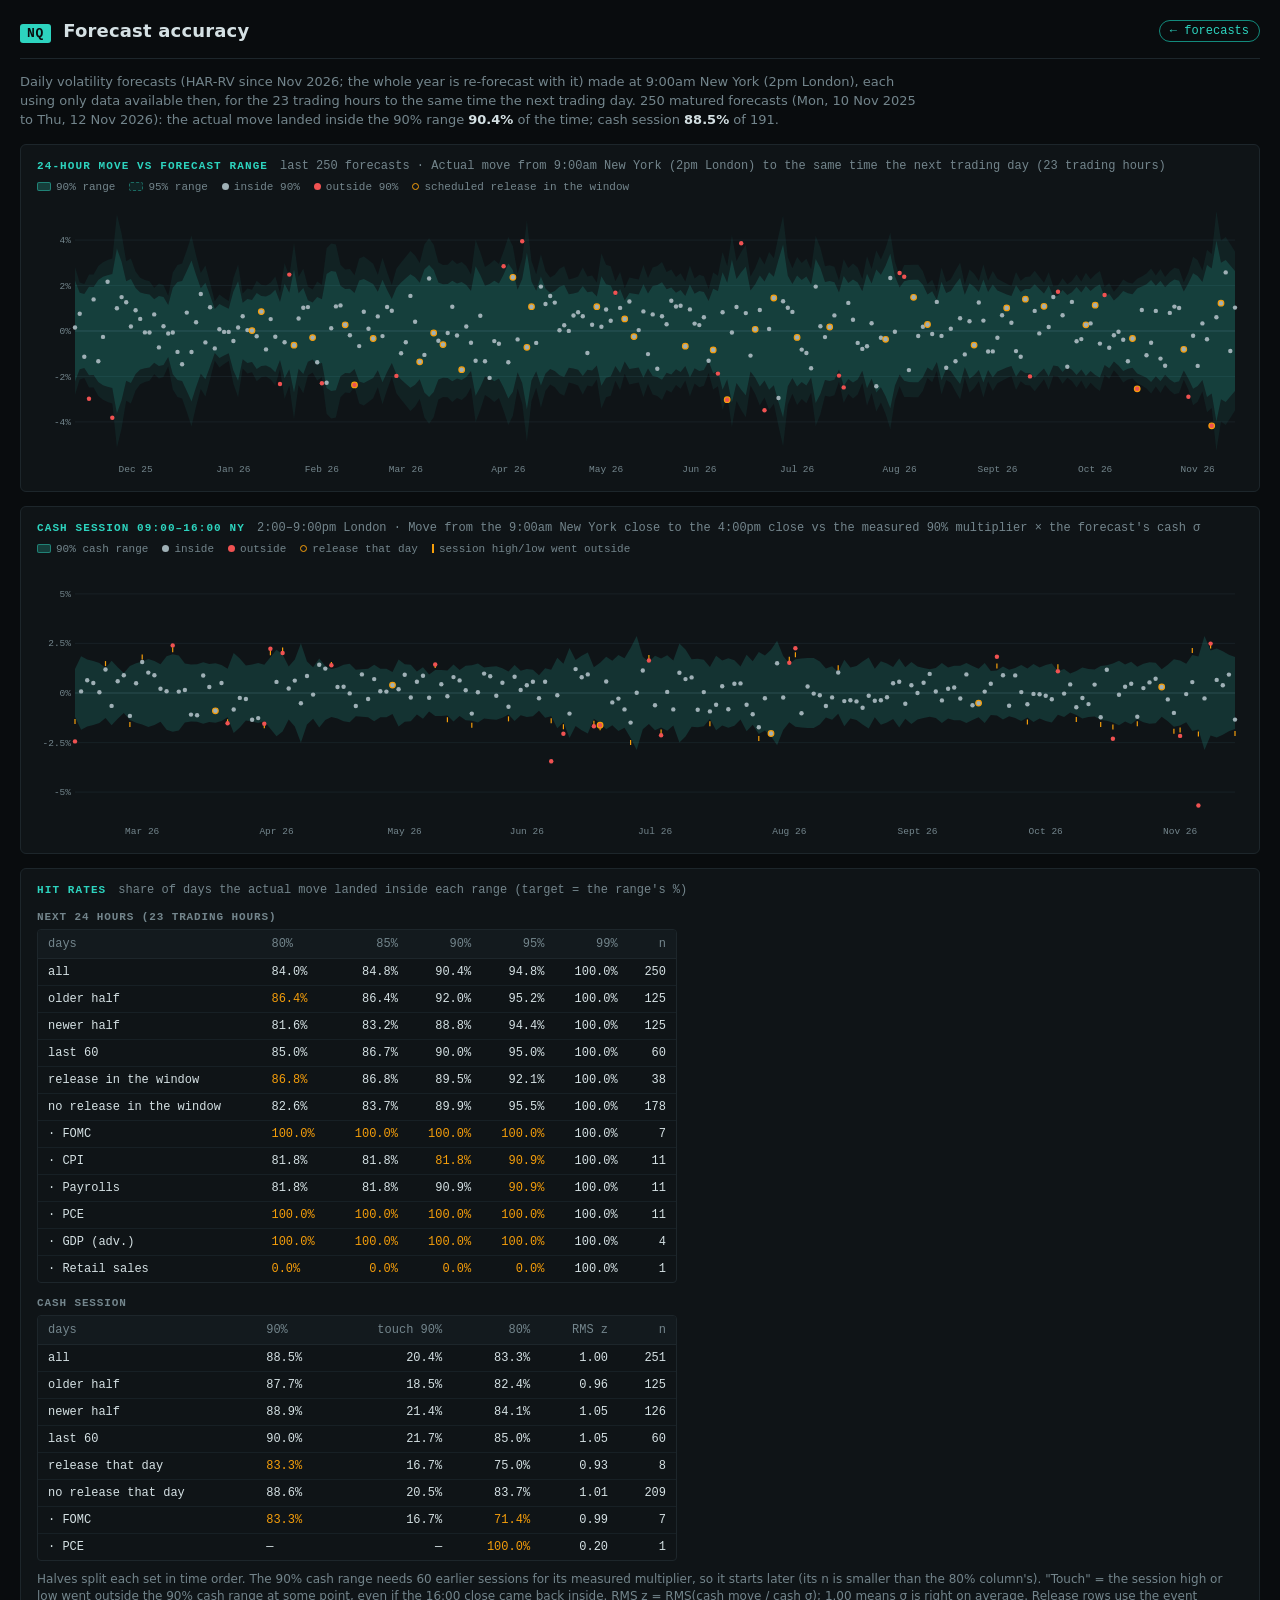
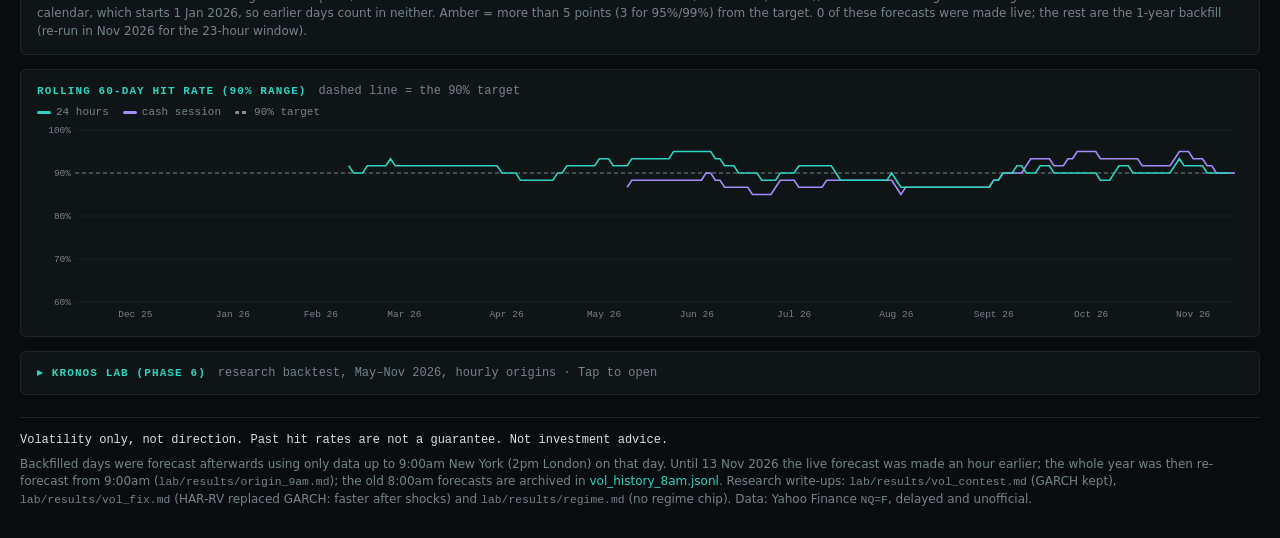
==== commit 6c4a6398: "US early closes: no forecast, one note, windows end at the next forecast - events YAML: early_closes" ====
--- a/site/accuracy.html
+++ b/site/accuracy.html
@@ -6,7 +6,7 @@
   <title>NQ forecast accuracy</title>
   <meta name="description" content="How often NQ's actual 24-hour (9am to 9am New York) and cash-session moves landed inside the daily volatility forecast ranges, plus the Kronos lab results and the archived 8am forecasts.">
   <meta name="theme-color" content="#090c0e">
-  <link rel="stylesheet" href="style.css?v=20261115b">
+  <link rel="stylesheet" href="style.css?v=20261115c">
 </head>
 <body class="acc">
   <header class="top">
@@ -93,6 +93,6 @@
     <p>Backfilled days were forecast afterwards using only data up to 9:00am New York (2pm London) on that day. Until 13 Nov 2026 the live forecast was made an hour earlier; the whole year was then re-forecast from 9:00am (<code>lab/results/origin_9am.md</code>); the old 8:00am forecasts are archived in <a href="data/archive/vol_history_8am.jsonl">vol_history_8am.jsonl</a>. Research write-ups: <code>lab/results/vol_contest.md</code> (GARCH kept), <code>lab/results/vol_fix.md</code> (HAR-RV replaced GARCH: faster after shocks) and <code>lab/results/regime.md</code> (no regime chip). Data: Yahoo Finance <code>NQ=F</code>, delayed and unofficial.</p>
   </footer>
 
-  <script src="accuracy.js?v=20261115b"></script>
+  <script src="accuracy.js?v=20261115c"></script>
 </body>
 </html>
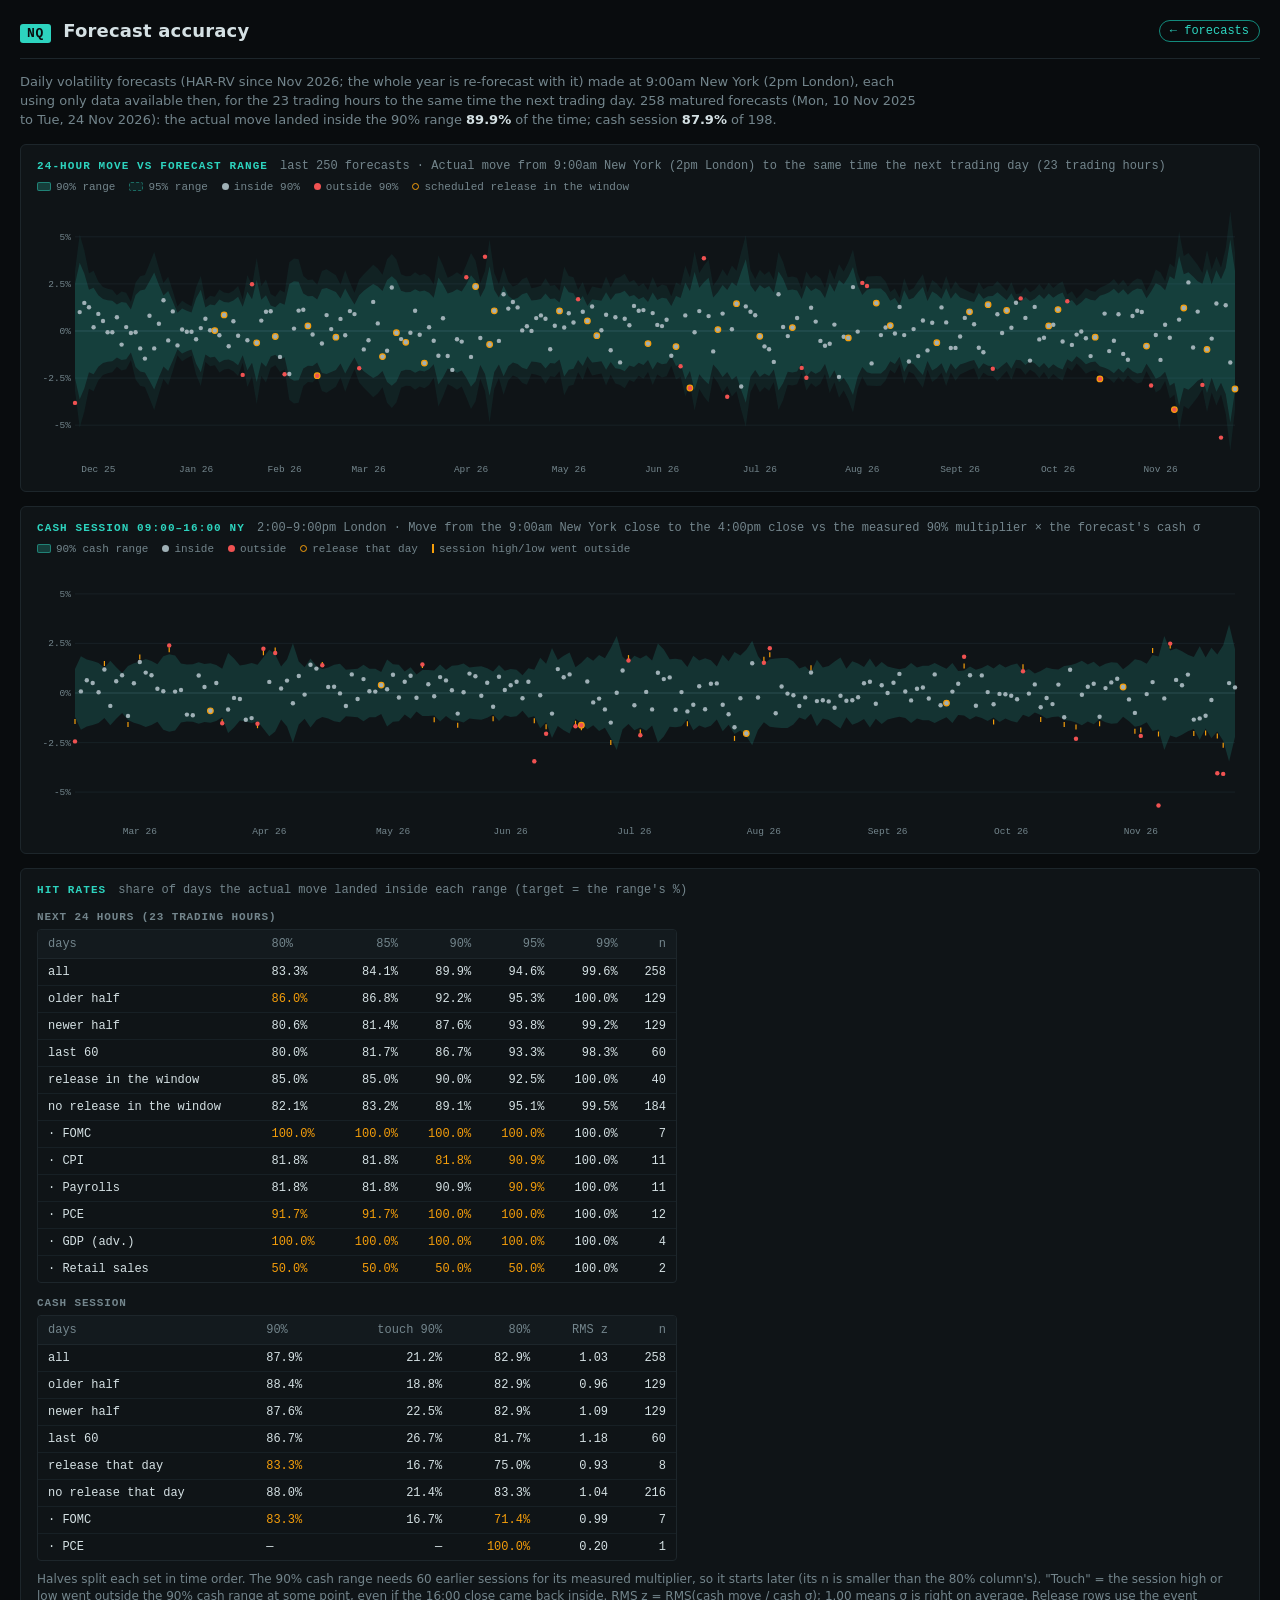
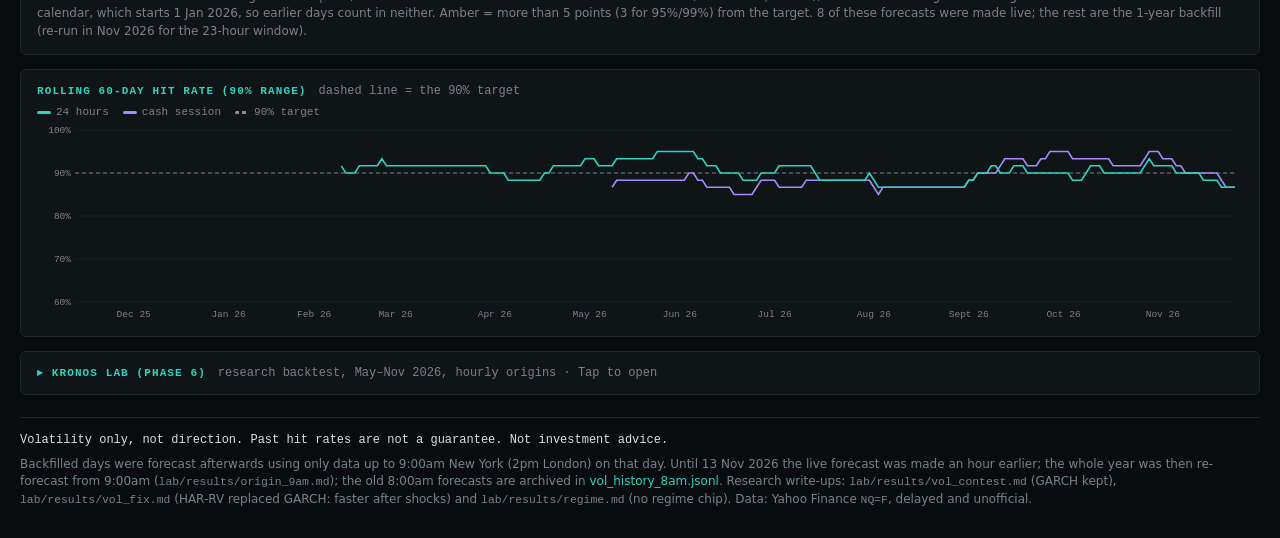
==== commit e243ec27: "Page: name the forecast's dates and period The range block now gives both ends with dates ("Wed 25 N" ====
--- a/site/accuracy.html
+++ b/site/accuracy.html
@@ -6,7 +6,7 @@
   <title>NQ forecast accuracy</title>
   <meta name="description" content="How often NQ's actual 24-hour (9am to 9am New York) and cash-session moves landed inside the daily volatility forecast ranges, plus the Kronos lab results and the archived 8am forecasts.">
   <meta name="theme-color" content="#090c0e">
-  <link rel="stylesheet" href="style.css?v=20261115c">
+  <link rel="stylesheet" href="style.css?v=20261127a">
 </head>
 <body class="acc">
   <header class="top">
@@ -93,6 +93,6 @@
     <p>Backfilled days were forecast afterwards using only data up to 9:00am New York (2pm London) on that day. Until 13 Nov 2026 the live forecast was made an hour earlier; the whole year was then re-forecast from 9:00am (<code>lab/results/origin_9am.md</code>); the old 8:00am forecasts are archived in <a href="data/archive/vol_history_8am.jsonl">vol_history_8am.jsonl</a>. Research write-ups: <code>lab/results/vol_contest.md</code> (GARCH kept), <code>lab/results/vol_fix.md</code> (HAR-RV replaced GARCH: faster after shocks) and <code>lab/results/regime.md</code> (no regime chip). Data: Yahoo Finance <code>NQ=F</code>, delayed and unofficial.</p>
   </footer>
 
-  <script src="accuracy.js?v=20261115c"></script>
+  <script src="accuracy.js?v=20261127a"></script>
 </body>
 </html>
--- a/site/style.css
+++ b/site/style.css
@@ -151,6 +151,7 @@
 .nq-pct { font-size: 22px; font-weight: 500; color: #93A1A9; }
 .nq-range { font-size: clamp(18px, 2.4vw, 22px); font-weight: 600; color: #C9D4D9; }
 .nq-note { font-size: 13px; color: #93A1A9; }
+#b-24h-incl { width: 0; min-width: 100%; }      /* wraps to the block; never widens it (squeezed the cash range) */
 
 .nq-side { flex: 1 1 220px; max-width: 284px; display: flex; flex-direction: column; gap: 2px; border-left: 1px solid #1E272D; padding-left: 20px; min-width: 0; }
 .nq-h { display: block; font-size: 12px; font-weight: 600; color: #93A1A9; text-transform: uppercase; letter-spacing: 0.06em; padding-bottom: 4px; }
